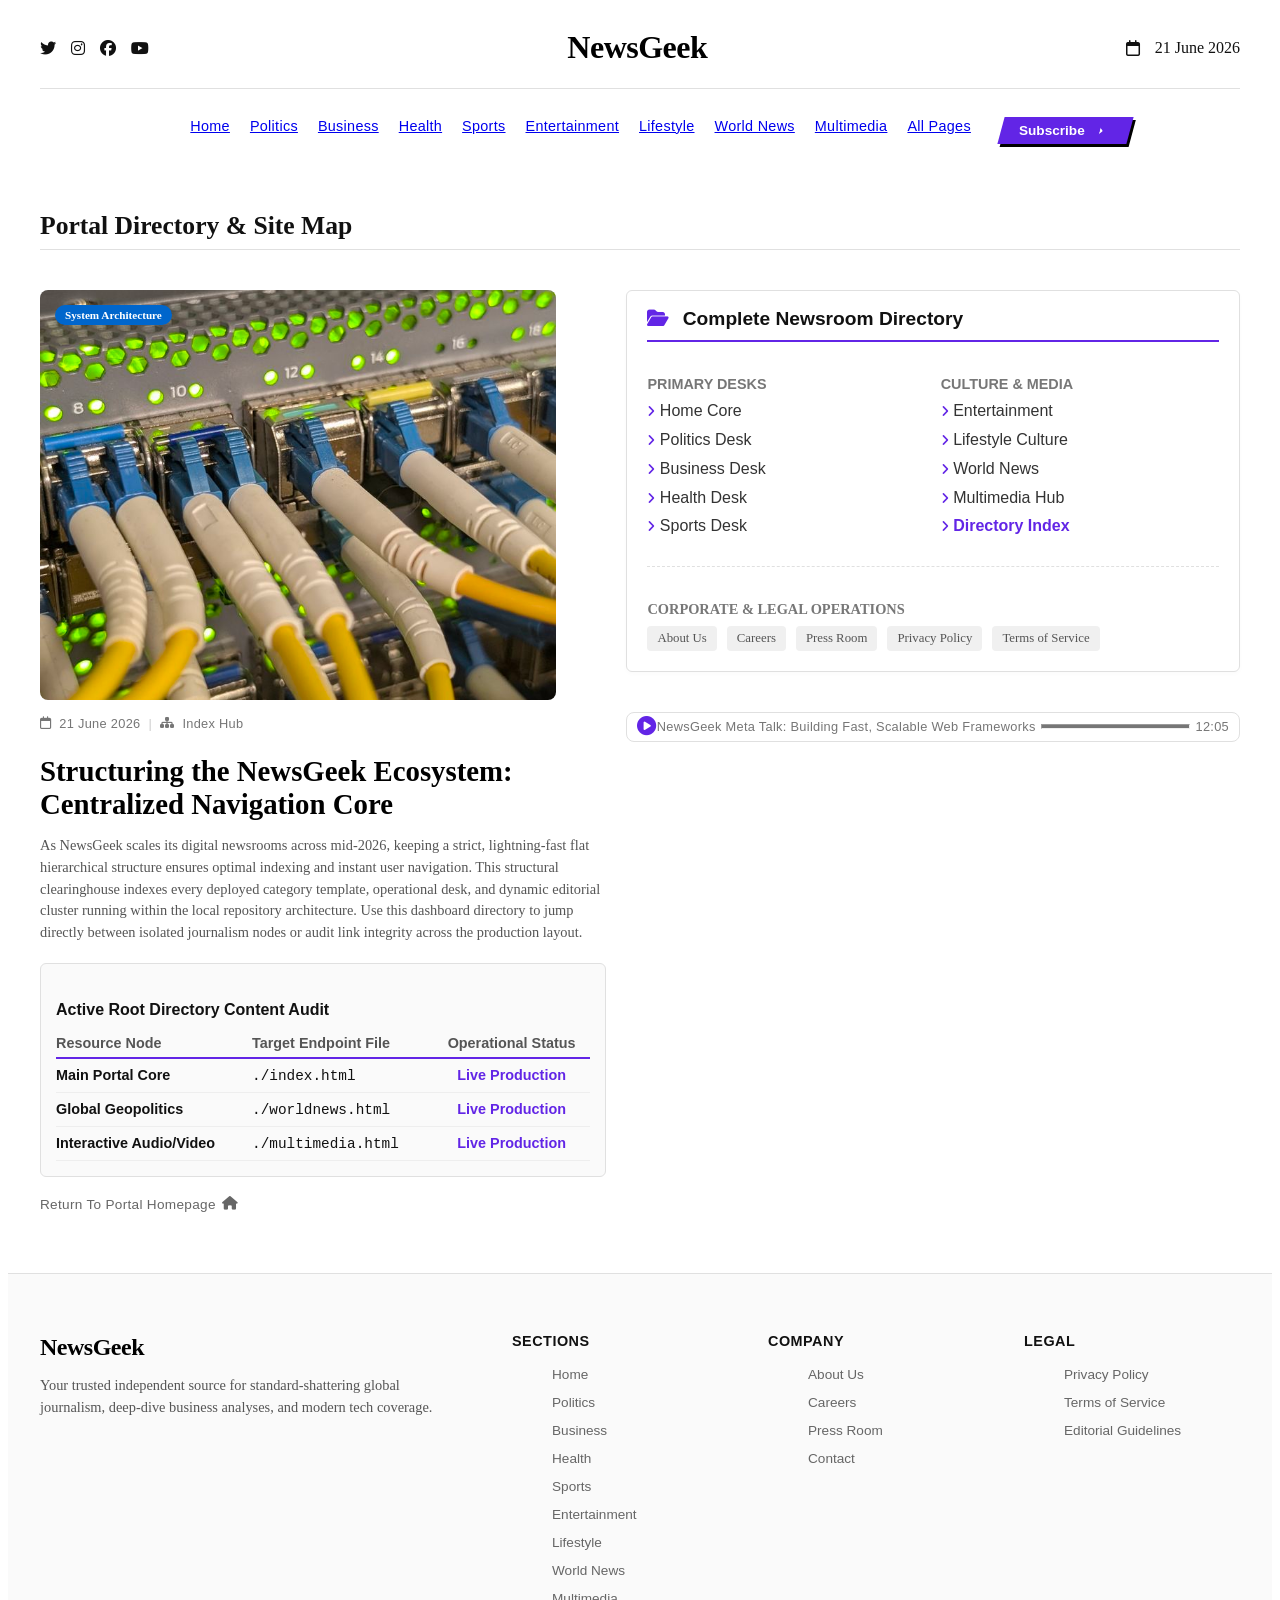
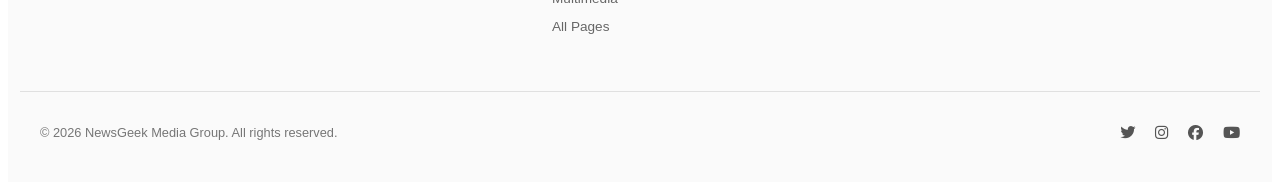
==== allpages.html @ 266e670d "Initial commit" ====
<!DOCTYPE html>
<html lang="en">
<head>
    <meta charset="UTF-8">
    <meta name="viewport" content="width=device-width, initial-scale=1.0">
    <title>Sitemap & All Pages - NewsGeek</title>
    <link rel="stylesheet" href="./NewsGeek.css">
    <link rel="stylesheet" href="https://cdnjs.cloudflare.com/ajax/libs/font-awesome/6.4.0/css/all.min.css">
</head>
<body>

    <div class="page-container">
        <header class="header-top">
            <div class="header-socials">
                <i class="fab fa-twitter"></i>
                <i class="fab fa-instagram"></i>
                <i class="fab fa-facebook"></i>
                <i class="fab fa-youtube"></i>
            </div>
            <h1 class="logo">NewsGeek</h1>
            <div class="header-date">
                <i class="fa-regular fa-calendar"></i>
                <span>21 June 2026</span>
            </div>
        </header>

        <nav class="main-navbar">
            <ul class="navbar-list">
                <li><a href="./index.html">Home</a></li>
                <li><a href="./politics.html">Politics</a></li>
                <li><a href="./business.html">Business</a></li>
                <li><a href="./health.html">Health</a></li>
                <li><a href="./sports.html">Sports</a></li>
                <li><a href="./Entertainment.html">Entertainment</a></li>
                <li><a href="./lifestyle.html">Lifestyle</a></li>
                <li><a href="./worldnews.html">World News</a></li>
                <li><a href="./multimedia.html">Multimedia</a></li>
                <li><a href="./allpages.html">All Pages</a></li>
                <li>
                    <a href="./subscribe.html" style="text-decoration: none;">
                        <button class="cta">
                            <span class="span">Subscribe</span>
                            <svg class="second" viewBox="0 0 15 15" fill="none" xmlns="http://www.w3.org/2000/svg">
                                <path class="one" d="M5 2.5L10 7.5L5 12.5" stroke="white" stroke-width="2" stroke-linecap="round" stroke-linejoin="round"/>
                                <path class="two" d="M2 2.5L7 7.5L2 12.5" stroke="white" stroke-width="1.5" stroke-linecap="round" stroke-linejoin="round"/>
                            </svg>
                        </button>
                    </a>
                </li>
            </ul>
        </nav>

        <main>
            <section class="latest-news-section">
                <h2 class="section-title">Portal Directory & Site Map</h2>
            </section>

            <div class="card-container">
                
                <div class="left-card" style="width: 48%;">
                    <div class="image-badge">
                        <img src="./assets/allpages-hero.jpg" alt="Server Room network arrays" class="hero-image">
                        <span class="badge">System Architecture</span>
                    </div>
                    <div class="date-time">
                        <i class="fa-regular fa-calendar"></i>
                        <time datetime="2026-06-21">21 June 2026</time>
                        <span class="meta-separator">|</span>
                        <i class="fa-solid fa-sitemap"></i>
                        <span>Index Hub</span>
                    </div>
                    <h2>Structuring the NewsGeek Ecosystem: Centralized Navigation Core</h2>
                    <p>As NewsGeek scales its digital newsrooms across mid-2026, keeping a strict, lightning-fast flat hierarchical structure ensures optimal indexing and instant user navigation. This structural clearinghouse indexes every deployed category template, operational desk, and dynamic editorial cluster running within the local repository architecture. Use this dashboard directory to jump directly between isolated journalism nodes or audit link integrity across the production layout.</p>
                    
                    <div style="margin-top: 20px; border: 1px solid #e0e0e0; border-radius: 6px; padding: 15px; background: #fafafa;">
                        <h4 style="font-family: 'Poppins', sans-serif; margin-bottom: 10px; color: #111;">Active Root Directory Content Audit</h4>
                        <table style="width: 100%; border-collapse: collapse; font-family: 'Inter', sans-serif; font-size: 0.9rem; text-align: left;">
                            <thead>
                                <tr style="border-bottom: 2px solid #6225e6; color: #555;">
                                    <th style="padding: 6px 0;">Resource Node</th>
                                    <th style="padding: 6px 0;">Target Endpoint File</th>
                                    <th style="padding: 6px 0; text-align: center;">Operational Status</th>
                                </tr>
                            </thead>
                            <tbody>
                                <tr style="border-bottom: 1px solid #eee;">
                                    <td style="padding: 8px 0; font-weight: 600;">Main Portal Core</td>
                                    <td style="padding: 8px 0;"><code>./index.html</code></td>
                                    <td style="padding: 8px 0; text-align: center; color: #6225e6; font-weight: bold;">Live Production</td>
                                </tr>
                                <tr style="border-bottom: 1px solid #eee;">
                                    <td style="padding: 8px 0; font-weight: 600;">Global Geopolitics</td>
                                    <td style="padding: 8px 0;"><code>./worldnews.html</code></td>
                                    <td style="padding: 8px 0; text-align: center; color: #6225e6; font-weight: bold;">Live Production</td>
                                </tr>
                                <tr style="border-bottom: 1px solid #eee;">
                                    <td style="padding: 8px 0; font-weight: 600;">Interactive Audio/Video</td>
                                    <td style="padding: 8px 0;"><code>./multimedia.html</code></td>
                                    <td style="padding: 8px 0; text-align: center; color: #6225e6; font-weight: bold;">Live Production</td>
                                </tr>
                            </tbody>
                        </table>
                    </div>

                    <a href="./index.html" class="read-news-link" style="margin-top: 20px;">Return to Portal Homepage <i class="fa-solid fa-house"></i></a>
                </div>

                <div class="right-card">
                    
                    <div style="background: white; border: 1px solid #e0e0e0; border-radius: 6px; padding: 20px; box-shadow: 0 2px 5px rgba(0,0,0,0.02);">
                        <h3 style="font-family: 'Poppins', sans-serif; font-size: 1.2rem; color: #111; border-bottom: 2px solid #6225e6; padding-bottom: 8px; margin-bottom: 15px;"><i class="fa-solid fa-folder-open" style="color: #6225e6; margin-right: 8px;"></i> Complete Newsroom Directory</h3>
                        
                        <div style="display: grid; grid-template-columns: repeat(2, 1fr); gap: 15px; font-family: 'Inter', sans-serif;">
                            <div>
                                <h4 style="font-size: 0.9rem; color: #777; text-transform: uppercase; margin-bottom: 5px;">Primary Desks</h4>
                                <ul style="list-style: none; padding: 0; margin: 0; line-height: 1.8;">
                                    <li><i class="fa-solid fa-angle-right" style="color: #6225e6; font-size: 0.8rem;"></i> <a href="./index.html" style="color: #333; text-decoration: none; font-weight: 500;">Home Core</a></li>
                                    <li><i class="fa-solid fa-angle-right" style="color: #6225e6; font-size: 0.8rem;"></i> <a href="./politics.html" style="color: #333; text-decoration: none; font-weight: 500;">Politics Desk</a></li>
                                    <li><i class="fa-solid fa-angle-right" style="color: #6225e6; font-size: 0.8rem;"></i> <a href="./business.html" style="color: #333; text-decoration: none; font-weight: 500;">Business Desk</a></li>
                                    <li><i class="fa-solid fa-angle-right" style="color: #6225e6; font-size: 0.8rem;"></i> <a href="./health.html" style="color: #333; text-decoration: none; font-weight: 500;">Health Desk</a></li>
                                    <li><i class="fa-solid fa-angle-right" style="color: #6225e6; font-size: 0.8rem;"></i> <a href="./sports.html" style="color: #333; text-decoration: none; font-weight: 500;">Sports Desk</a></li>
                                </ul>
                            </div>
                            
                            <div>
                                <h4 style="font-size: 0.9rem; color: #777; text-transform: uppercase; margin-bottom: 5px;">Culture & Media</h4>
                                <ul style="list-style: none; padding: 0; margin: 0; line-height: 1.8;">
                                    <li><i class="fa-solid fa-angle-right" style="color: #6225e6; font-size: 0.8rem;"></i> <a href="./Entertainment.html" style="color: #333; text-decoration: none; font-weight: 500;">Entertainment</a></li>
                                    <li><i class="fa-solid fa-angle-right" style="color: #6225e6; font-size: 0.8rem;"></i> <a href="./lifestyle.html" style="color: #333; text-decoration: none; font-weight: 500;">Lifestyle Culture</a></li>
                                    <li><i class="fa-solid fa-angle-right" style="color: #6225e6; font-size: 0.8rem;"></i> <a href="./worldnews.html" style="color: #333; text-decoration: none; font-weight: 500;">World News</a></li>
                                    <li><i class="fa-solid fa-angle-right" style="color: #6225e6; font-size: 0.8rem;"></i> <a href="./multimedia.html" style="color: #333; text-decoration: none; font-weight: 500;">Multimedia Hub</a></li>
                                    <li><i class="fa-solid fa-angle-right" style="color: #6225e6; font-size: 0.8rem;"></i> <a href="./allpages.html" style="color: #6225e6; text-decoration: none; font-weight: bold;">Directory Index</a></li>
                                </ul>
                            </div>
                        </div>

                        <div style="margin-top: 25px; border-top: 1px dashed #e0e0e0; padding-top: 15px;">
                            <h4 style="font-size: 0.9rem; color: #777; text-transform: uppercase; margin-bottom: 8px;">Corporate & Legal Operations</h4>
                            <div style="display: flex; flex-wrap: wrap; gap: 10px;">
                                <a href="./allpages.html" style="background: #f0f0f0; color: #555; padding: 5px 10px; border-radius: 4px; font-size: 0.8rem; text-decoration: none; font-weight: 500;">About Us</a>
                                <a href="./allpages.html" style="background: #f0f0f0; color: #555; padding: 5px 10px; border-radius: 4px; font-size: 0.8rem; text-decoration: none; font-weight: 500;">Careers</a>
                                <a href="./allpages.html" style="background: #f0f0f0; color: #555; padding: 5px 10px; border-radius: 4px; font-size: 0.8rem; text-decoration: none; font-weight: 500;">Press Room</a>
                                <a href="./allpages.html" style="background: #f0f0f0; color: #555; padding: 5px 10px; border-radius: 4px; font-size: 0.8rem; text-decoration: none; font-weight: 500;">Privacy Policy</a>
                                <a href="./allpages.html" style="background: #f0f0f0; color: #555; padding: 5px 10px; border-radius: 4px; font-size: 0.8rem; text-decoration: none; font-weight: 500;">Terms of Service</a>
                            </div>
                        </div>
                    </div>

                    <div class="audio-container" style="margin-top: 20px;">
                        <i class="fa-solid fa-circle-play" style="color: #6225e6; font-size: 1.2rem; cursor: pointer;"></i>
                        <span style="font-family: 'Poppins', sans-serif; font-weight: 500;">NewsGeek Meta Talk: Building Fast, Scalable Web Frameworks</span>
                        <hr>
                        <span>12:05</span>
                    </div>

                </div>
            </div>
        </main>
    </div>

    <footer class="main-footer">
        <div class="footer-content">
            <div class="footer-brand">
                <h2>NewsGeek</h2>
                <p>Your trusted independent source for standard-shattering global journalism, deep-dive business analyses, and modern tech coverage.</p>
            </div>
            
            <div class="footer-links">
                <h4>Sections</h4>
                <ul>
                    <li><a href="./index.html">Home</a></li>
                    <li><a href="./politics.html">Politics</a></li>
                    <li><a href="./business.html">Business</a></li>
                    <li><a href="./health.html">Health</a></li>
                    <li><a href="./sports.html">Sports</a></li>
                    <li><a href="./Entertainment.html">Entertainment</a></li>
                    <li><a href="./lifestyle.html">Lifestyle</a></li>
                    <li><a href="./worldnews.html">World News</a></li>
                    <li><a href="./multimedia.html">Multimedia</a></li>
                    <li><a href="./allpages.html">All Pages</a></li>
                </ul>
            </div>

            <div class="footer-links">
                <h4>Company</h4>
                <ul>
                    <li><a href="./allpages.html">About Us</a></li>
                    <li><a href="./allpages.html">Careers</a></li>
                    <li><a href="./allpages.html">Press Room</a></li>
                    <li><a href="./allpages.html">Contact</a></li>
                </ul>
            </div>

            <div class="footer-links">
                <h4>Legal</h4>
                <ul>
                    <li><a href="./allpages.html">Privacy Policy</a></li>
                    <li><a href="./allpages.html">Terms of Service</a></li>
                    <li><a href="./allpages.html">Editorial Guidelines</a></li>
                </ul>
            </div>
        </div>

        <div class="footer-bottom">
            <p>&copy; 2026 NewsGeek Media Group. All rights reserved.</p>
            <div class="footer-socials">
                <i class="fab fa-twitter"></i>
                <i class="fab fa-instagram"></i>
                <i class="fab fa-facebook"></i>
                <i class="fab fa-youtube"></i>
            </div>
        </div>
    </footer>

</body>
</html>
---- NewsGeek.css ----
body {
    font-family: 'Times New Roman', Times, serif; 
    color: #111111;
    -webkit-font-smoothing: antialiased;
    -moz-osx-font-smoothing: grayscale;
}

.logo {
    font-family: 'Playfair Display', serif;
    font-weight: 800;
    letter-spacing: -0.5px;
    color: #000000;
}

.navbar-list a, .header-auth a, .subscribe-btn {
    font-family: 'Poppins', sans-serif;
    font-weight: 500;
    font-size: 0.9rem;
    letter-spacing: 0.3px;
    text-transform: capitalize;
}

.page-container {
    width: 100%;
    max-width: 1200px;
    margin-left: auto;
    margin-right: auto;
    padding-left: 20px;
    padding-right: 20px;
}

.header-top {
    display: flex;
    justify-content: space-between;
    align-items: center;
}

.header-socials, .header-auth, .header-date {
    display: flex;
    gap: 15px;
    align-items: center;
}

.main-navbar {
    border-top: 1px solid #e0e0e0;
    padding-top: 12px;
    padding-bottom: 30px;
}

.navbar-list {
    display: flex;
    list-style-type: none;
    justify-content: center;
    gap: 20px;
}

.card-container {
    display: flex;
    width: 100%;
    gap: 20px;
}

.left-card h2 {
    font-family: 'Playfair Display', serif;
    font-weight: 800;
    font-size: 1.8rem;
    color: #000000;
    margin-bottom: 12px;
    padding-right: 50px;
}

.left-card p {
    font-size: 0.9rem;
    color: #555555;
    line-height: 1.5;
}

.right-card {
    display: flex;
    flex-direction: column;
    gap: 20px;
    width: 52%;
}

.image-badge {
    position: relative;
}

.badge {
    position: absolute;
    top: 15px;
    left: 15px;
    background-color: #0066cc;
    color: #fff;
    font-size: 0.7rem;
    font-weight: 600;
    border-radius: 70px;
    padding: 4px 10px;
    text-transform: capitalize;
}

.image-badge p {
    color: #fff;
}

.hero-image {
    width: calc(100% - 50px);
    height: 410px;
    object-fit: cover;
    border-radius: 8px;
}

.date-time {
    display: flex;
    align-items: center;
    gap: 8px;
    font-family: 'Poppins', sans-serif;
    font-weight: 500;
    font-size: 0.8rem;
    letter-spacing: 0.3px;
    color: #767676;
    text-transform: capitalize;
    margin-top: 12px;
    margin-bottom: 8px;
}

.meta-separator {
    color: #ccc;
}

.top-image, .bottom-image{
    width: 240px;
    height: 150px;
    border-radius: 8px;
}

.media-pair {
    display: flex;
    align-items: center;
    gap: 15px;
    margin-left: -50px;
    padding-right: 150px;
}

.read-news-link {
    display: inline-flex;
    align-items: center;
    gap: 6px;
    font-family: 'Poppins', sans-serif;
    font-weight: 500;
    font-size: 0.85rem;
    letter-spacing: 0.3px;
    color: #666666;
    text-decoration: none;
    text-transform: capitalize;
    transition: color 0.2s ease;
}

.read-news-link:hover {
    color: #0066cc;
}

.opinion-block {
    display: flex;
    align-items: center;
    gap: 15px;
    border-bottom: 1px solid #e0e0e0;
}

.profile-circle {
    width: 60px;
    height: 60px;
    border-radius: 50%;
    overflow: hidden;
    flex-shrink: 0;
}

.profile-circle img {
    width: 100%;
    height: 100%;
    object-fit: cover;
}

.author-details span {
    display: inline-block;
    padding: 4px 10px;
    font-size: 0.7rem;
    font-weight: 700;
    text-transform: uppercase;
    color: #ffffff;
    background-color: #1a73e8;
}

.headline {
    display: flex;
    flex-direction: column;
}

.headline .read-news-link {
    margin-top: -15px;
}

.right-card h3 {
    font-family: 'Times New Roman', Times, serif;
    font-size: 1.15rem;
    font-weight: 700;
    line-height: 1.35;
    color: #111111;
    margin-top: -5px;
}

.audio-container {
    display: flex;
    align-items: center;
    border: 1px solid #e0e0e0;
    padding: 4px 10px;
    justify-content: space-evenly;
    border-radius: 8px;
    font-family: 'Poppins', sans-serif;
    font-weight: 500;
    font-size: 0.8rem;
    letter-spacing: 0.3px;
    color: #767676;
    margin-top: -15px;
}

.audio-container hr {
    flex: 1;
    height: 3px;
    background-color: #767676;
    margin-left: 5px;
    margin-right: 5px;
}

.cta {
  display: inline-flex;
  align-items: center;
  padding: 6px 18px;
  text-decoration: none;
  font-size: 0.85rem;
  font-weight: 600;
  color: white;
  background: #6225e6;
  transition: 1s;
  box-shadow: 3px 3px 0 black;
  transform: skewX(-15deg);
  border: none;
  cursor: pointer;
  margin-left: 10px;
}

.cta:focus {
  outline: none;
}

.cta:hover {
  transition: 0.5s;
  box-shadow: 5px 5px 0 #fbc638;
}

.cta .second {
  transition: 0.5s;
  margin-right: 0px;
}

.cta:hover .second {
  transition: 0.5s;
  margin-right: 15px;
}

.span {
  transform: skewX(15deg);
  font-family: 'Poppins', sans-serif;
  text-transform: capitalize;
}

.second {
  width: 12px;
  height: 12px;
  margin-left: 15px;
  position: relative;
  display: flex;
  align-items: center;
}

.one {
  transition: 0.4s;
  transform: translateX(-60%);
}

.two {
  transition: 0.5s;
  transform: translateX(-30%);
}

.cta:hover .three {
  animation: color_anim 1s infinite 0.2s;
}

.cta:hover .one {
  transform: translateX(0%);
  animation: color_anim 1s infinite 0.6s;
}

.cta:hover .two {
  transform: translateX(0%);
  animation: color_anim 1s infinite 0.4s;
}

@keyframes color_anim {
  0% {
    fill: white;
  }
  50% {
    fill: #fbc638;
  }
  100% {
    fill: white;
  }
}

.editorial-banner {
    width: 100%;
    height: 180px;
    margin-top: 35px;
    margin-bottom: 35px;
    border-radius: 8px;
    overflow: hidden;
}

.editorial-banner img {
    width: 100%;
    height: 100%;
    object-fit: cover;
    object-position: center;
}

.latest-news-section {
    width: 100%;
    margin-bottom: 40px;
}

.section-title {
    font-family: 'Playfair Display', serif;
    font-weight: 800;
    font-size: 1.6rem;
    color: #111111;
    margin-bottom: 20px;
    border-bottom: 1px solid #e0e0e0;
    padding-bottom: 8px;
}

.news-grid {
    display: flex;
    gap: 20px;
    width: 100%;
}

.grid-card {
    flex: 1;
    display: flex;
    flex-direction: column;
}

.grid-image {
    width: 100%;
    height: 180px;
    object-fit: cover;
    border-radius: 8px;
}

.grid-card h3 {
    font-family: 'Times New Roman', Times, serif;
    font-size: 1.15rem;
    font-weight: 700;
    line-height: 1.35;
    color: #111111;
    margin-bottom: 12px;
}

.grid-card .read-news-link {
    margin-top: auto;
}

.main-footer {
    width: 100%;
    background-color: #fafafa;
    border-top: 1px solid #e0e0e0;
    margin-top: 60px;
    padding-top: 40px;
    padding-bottom: 30px;
}

.footer-content {
    display: flex;
    gap: 40px;
    margin-bottom: 40px;
    max-width: 1200px;
    margin-left: auto;
    margin-right: auto;
    padding-left: 20px;
    padding-right: 20px;
}

.footer-brand {
    flex: 2;
}

.footer-brand h2 {
    font-family: 'Playfair Display', serif;
    font-weight: 800;
    letter-spacing: -0.5px;
    color: #000000;
    margin-bottom: 12px;
}

.footer-brand p {
    font-size: 0.9rem;
    color: #555555;
    line-height: 1.5;
    padding-right: 30px;
}

.footer-links {
    flex: 1;
}

.footer-links h4 {
    font-family: 'Poppins', sans-serif;
    font-weight: 600;
    font-size: 0.9rem;
    color: #111111;
    margin-bottom: 15px;
    text-transform: uppercase;
    letter-spacing: 0.5px;
}

.footer-links ul {
    list-style-type: none;
    display: flex;
    flex-direction: column;
    gap: 10px;
}

.footer-links a {
    font-family: 'Poppins', sans-serif;
    font-size: 0.85rem;
    color: #666666;
    text-decoration: none;
    transition: color 0.2s ease;
}

.footer-links a:hover {
    color: #0066cc;
}

.footer-bottom {
    max-width: 1200px;
    margin-left: auto;
    margin-right: auto;
    padding-left: 20px;
    padding-right: 20px;
    border-top: 1px solid #e0e0e0;
    padding-top: 20px;
    display: flex;
    justify-content: space-between;
    align-items: center;
}

.footer-bottom p {
    font-family: 'Poppins', sans-serif;
    font-size: 0.8rem;
    color: #767676;
}

.footer-bottom .footer-socials {
    display: flex;
    gap: 20px;
    color: #555555;
    font-size: 0.95rem;
    cursor: pointer;
}

.footer-bottom .footer-socials i:hover {
    color: #0066cc;
}
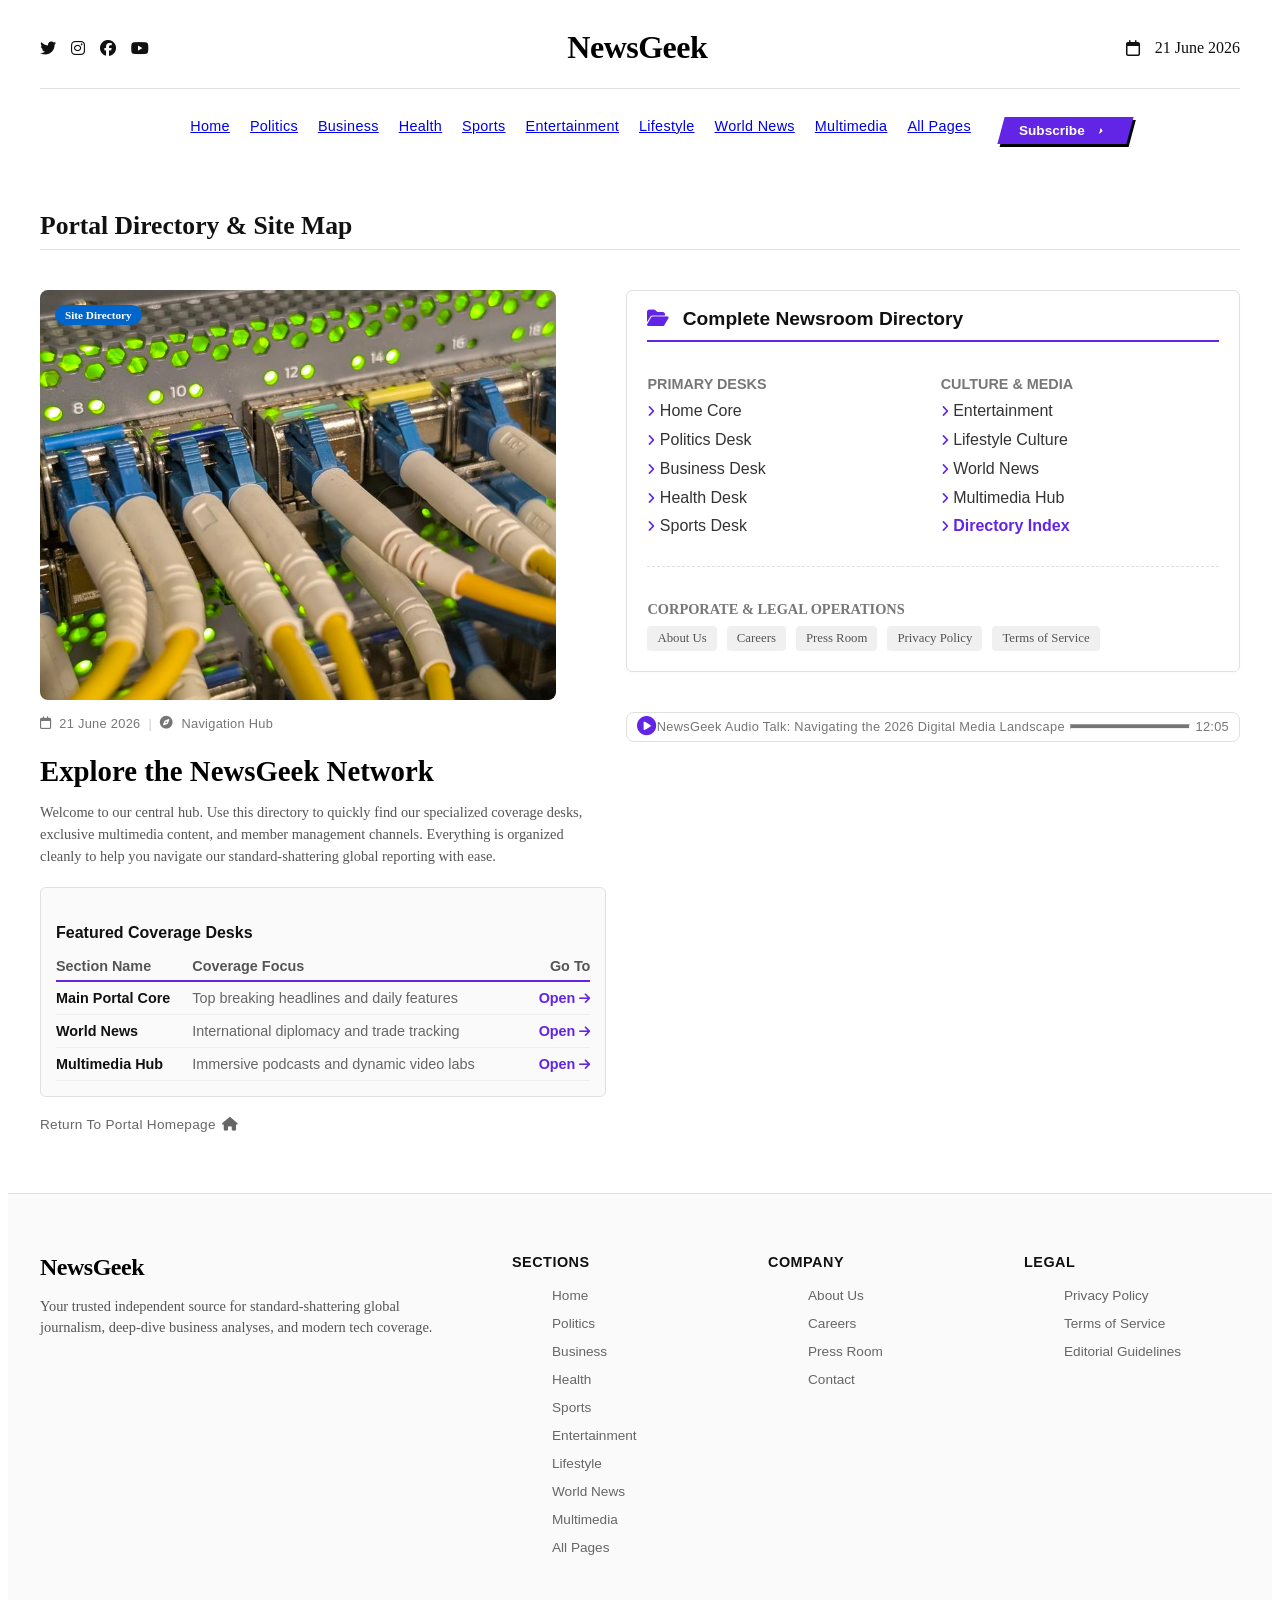
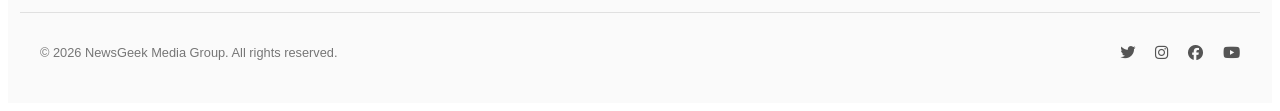
==== commit fef9b2bf: "Add cookie consent popup and authentication modal functionality" ====
--- a/allpages.html
+++ b/allpages.html
@@ -57,46 +57,48 @@
 
             <div class="card-container">
                 
+                <!-- Left Column: User-Friendly Section Highlights -->
                 <div class="left-card" style="width: 48%;">
                     <div class="image-badge">
-                        <img src="./assets/allpages-hero.jpg" alt="Server Room network arrays" class="hero-image">
-                        <span class="badge">System Architecture</span>
+                        <img src="./assets/allpages-hero.jpg" alt="Newsroom navigation map" class="hero-image">
+                        <span class="badge">Site Directory</span>
                     </div>
                     <div class="date-time">
                         <i class="fa-regular fa-calendar"></i>
                         <time datetime="2026-06-21">21 June 2026</time>
                         <span class="meta-separator">|</span>
-                        <i class="fa-solid fa-sitemap"></i>
-                        <span>Index Hub</span>
-                    </div>
-                    <h2>Structuring the NewsGeek Ecosystem: Centralized Navigation Core</h2>
-                    <p>As NewsGeek scales its digital newsrooms across mid-2026, keeping a strict, lightning-fast flat hierarchical structure ensures optimal indexing and instant user navigation. This structural clearinghouse indexes every deployed category template, operational desk, and dynamic editorial cluster running within the local repository architecture. Use this dashboard directory to jump directly between isolated journalism nodes or audit link integrity across the production layout.</p>
+                        <i class="fa-solid fa-compass"></i>
+                        <span>Navigation Hub</span>
+                    </div>
+                    <h2>Explore the NewsGeek Network</h2>
+                    <p>Welcome to our central hub. Use this directory to quickly find our specialized coverage desks, exclusive multimedia content, and member management channels. Everything is organized cleanly to help you navigate our standard-shattering global reporting with ease.</p>
                     
+                    <!-- CLEANED UP: No more raw code extensions or file names! -->
                     <div style="margin-top: 20px; border: 1px solid #e0e0e0; border-radius: 6px; padding: 15px; background: #fafafa;">
-                        <h4 style="font-family: 'Poppins', sans-serif; margin-bottom: 10px; color: #111;">Active Root Directory Content Audit</h4>
+                        <h4 style="font-family: 'Poppins', sans-serif; margin-bottom: 10px; color: #111;">Featured Coverage Desks</h4>
                         <table style="width: 100%; border-collapse: collapse; font-family: 'Inter', sans-serif; font-size: 0.9rem; text-align: left;">
                             <thead>
                                 <tr style="border-bottom: 2px solid #6225e6; color: #555;">
-                                    <th style="padding: 6px 0;">Resource Node</th>
-                                    <th style="padding: 6px 0;">Target Endpoint File</th>
-                                    <th style="padding: 6px 0; text-align: center;">Operational Status</th>
+                                    <th style="padding: 6px 0;">Section Name</th>
+                                    <th style="padding: 6px 0;">Coverage Focus</th>
+                                    <th style="padding: 6px 0; text-align: right;">Go To</th>
                                 </tr>
                             </thead>
                             <tbody>
                                 <tr style="border-bottom: 1px solid #eee;">
                                     <td style="padding: 8px 0; font-weight: 600;">Main Portal Core</td>
-                                    <td style="padding: 8px 0;"><code>./index.html</code></td>
-                                    <td style="padding: 8px 0; text-align: center; color: #6225e6; font-weight: bold;">Live Production</td>
+                                    <td style="padding: 8px 0; color: #666;">Top breaking headlines and daily features</td>
+                                    <td style="padding: 8px 0; text-align: right;"><a href="./index.html" style="color: #6225e6; text-decoration: none; font-weight: bold;">Open <i class="fa-solid fa-arrow-right" style="font-size: 0.8rem;"></i></a></td>
                                 </tr>
                                 <tr style="border-bottom: 1px solid #eee;">
-                                    <td style="padding: 8px 0; font-weight: 600;">Global Geopolitics</td>
-                                    <td style="padding: 8px 0;"><code>./worldnews.html</code></td>
-                                    <td style="padding: 8px 0; text-align: center; color: #6225e6; font-weight: bold;">Live Production</td>
+                                    <td style="padding: 8px 0; font-weight: 600;">World News</td>
+                                    <td style="padding: 8px 0; color: #666;">International diplomacy and trade tracking</td>
+                                    <td style="padding: 8px 0; text-align: right;"><a href="./worldnews.html" style="color: #6225e6; text-decoration: none; font-weight: bold;">Open <i class="fa-solid fa-arrow-right" style="font-size: 0.8rem;"></i></a></td>
                                 </tr>
                                 <tr style="border-bottom: 1px solid #eee;">
-                                    <td style="padding: 8px 0; font-weight: 600;">Interactive Audio/Video</td>
-                                    <td style="padding: 8px 0;"><code>./multimedia.html</code></td>
-                                    <td style="padding: 8px 0; text-align: center; color: #6225e6; font-weight: bold;">Live Production</td>
+                                    <td style="padding: 8px 0; font-weight: 600;">Multimedia Hub</td>
+                                    <td style="padding: 8px 0; color: #666;">Immersive podcasts and dynamic video labs</td>
+                                    <td style="padding: 8px 0; text-align: right;"><a href="./multimedia.html" style="color: #6225e6; text-decoration: none; font-weight: bold;">Open <i class="fa-solid fa-arrow-right" style="font-size: 0.8rem;"></i></a></td>
                                 </tr>
                             </tbody>
                         </table>
@@ -105,8 +107,8 @@
                     <a href="./index.html" class="read-news-link" style="margin-top: 20px;">Return to Portal Homepage <i class="fa-solid fa-house"></i></a>
                 </div>
 
+                <!-- Right Column: Visual Directory -->
                 <div class="right-card">
-                    
                     <div style="background: white; border: 1px solid #e0e0e0; border-radius: 6px; padding: 20px; box-shadow: 0 2px 5px rgba(0,0,0,0.02);">
                         <h3 style="font-family: 'Poppins', sans-serif; font-size: 1.2rem; color: #111; border-bottom: 2px solid #6225e6; padding-bottom: 8px; margin-bottom: 15px;"><i class="fa-solid fa-folder-open" style="color: #6225e6; margin-right: 8px;"></i> Complete Newsroom Directory</h3>
                         
@@ -148,7 +150,7 @@
 
                     <div class="audio-container" style="margin-top: 20px;">
                         <i class="fa-solid fa-circle-play" style="color: #6225e6; font-size: 1.2rem; cursor: pointer;"></i>
-                        <span style="font-family: 'Poppins', sans-serif; font-weight: 500;">NewsGeek Meta Talk: Building Fast, Scalable Web Frameworks</span>
+                        <span style="font-family: 'Poppins', sans-serif; font-weight: 500;">NewsGeek Audio Talk: Navigating the 2026 Digital Media Landscape</span>
                         <hr>
                         <span>12:05</span>
                     </div>
--- a/NewsGeek.css
+++ b/NewsGeek.css
@@ -483,4 +483,80 @@
 
 .footer-bottom .footer-socials i:hover {
     color: #0066cc;
+}
+
+.card {
+  width: 300px;
+  height: 220px;
+  background-color: rgb(255, 255, 255);
+  display: flex;
+  flex-direction: column;
+  align-items: center;
+  justify-content: center;
+  padding: 20px 30px;
+  gap: 13px;
+  position: relative;
+  overflow: hidden;
+  box-shadow: 2px 2px 20px rgba(0, 0, 0, 0.062);
+}
+
+#cookieSvg {
+  width: 50px;
+}
+
+#cookieSvg g path {
+  fill: rgb(97, 81, 81);
+}
+
+.cookieHeading {
+  font-size: 1.2em;
+  font-weight: 800;
+  color: rgb(26, 26, 26);
+}
+
+.cookieDescription {
+  text-align: center;
+  font-size: 0.7em;
+  font-weight: 600;
+  color: rgb(99, 99, 99);
+}
+
+.buttonContainer {
+  display: flex;
+  gap: 20px;
+  flex-direction: row;
+}
+
+.acceptButton {
+  width: 80px;
+  height: 30px;
+  background-color: #7b57ff;
+  transition-duration: .2s;
+  border: none;
+  color: rgb(241, 241, 241);
+  cursor: pointer;
+  font-weight: 600;
+  border-radius: 20px;
+}
+
+.declineButton {
+  width: 80px;
+  height: 30px;
+  background-color: rgb(218, 218, 218);
+  transition-duration: .2s;
+  color: rgb(46, 46, 46);
+  border: none;
+  cursor: pointer;
+  font-weight: 600;
+  border-radius: 20px;
+}
+
+.declineButton:hover {
+  background-color: #ebebeb;
+  transition-duration: .2s;
+}
+
+.acceptButton:hover {
+  background-color: #9173ff;
+  transition-duration: .2s;
 }
